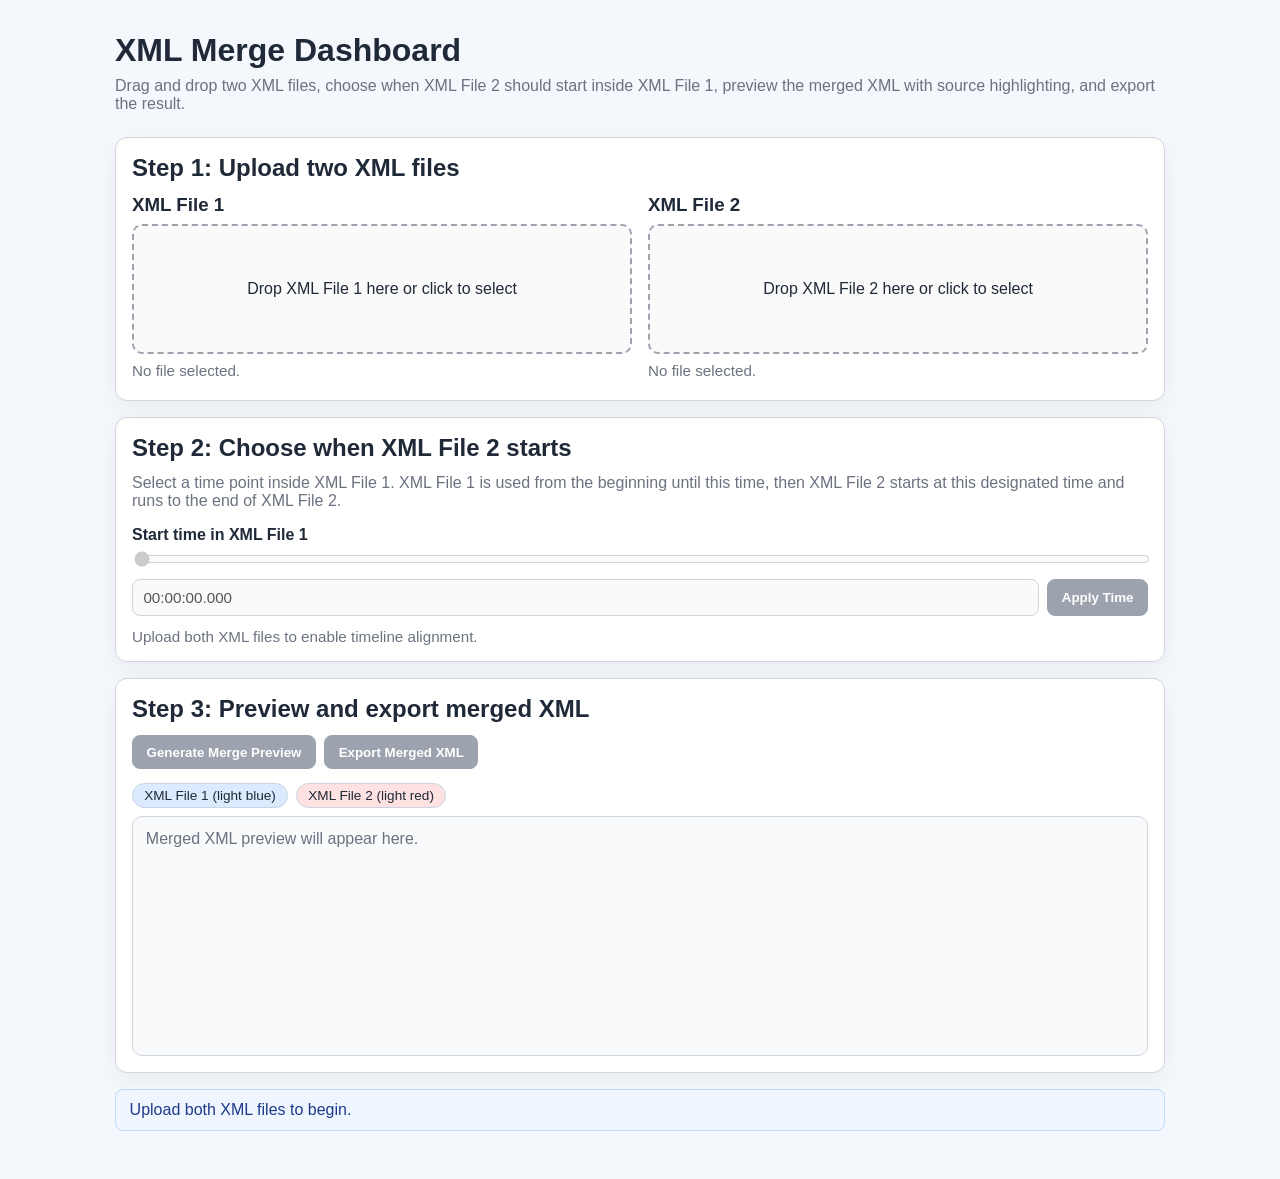
==== index.html @ 850e2e3e "Build 3-step XML merge dashboard with preview/export Co-authored-by: nhambarian <nhambarian@users.no" ====
<!DOCTYPE html>
<html lang="en">
<head>
  <meta charset="UTF-8" />
  <meta name="viewport" content="width=device-width, initial-scale=1.0" />
  <title>XML Merge Dashboard</title>
  <link rel="stylesheet" href="styles.css" />
</head>
<body>
  <main class="container">
    <header class="hero">
      <h1>XML Merge Dashboard</h1>
      <p>
        Drag and drop two XML files, choose when XML File 2 should start inside XML File 1,
        preview the merged XML with source highlighting, and export the result.
      </p>
    </header>

    <section class="step-card" id="step-1">
      <h2>Step 1: Upload two XML files</h2>
      <div class="drop-grid">
        <div class="drop-wrapper">
          <h3>XML File 1</h3>
          <div class="drop-zone" data-target="xml1">
            <p>Drop XML File 1 here or click to select</p>
            <input type="file" id="xml1-input" accept=".xml,text/xml,application/xml" hidden />
          </div>
          <div class="file-meta" id="xml1-meta">No file selected.</div>
        </div>

        <div class="drop-wrapper">
          <h3>XML File 2</h3>
          <div class="drop-zone" data-target="xml2">
            <p>Drop XML File 2 here or click to select</p>
            <input type="file" id="xml2-input" accept=".xml,text/xml,application/xml" hidden />
          </div>
          <div class="file-meta" id="xml2-meta">No file selected.</div>
        </div>
      </div>
    </section>

    <section class="step-card" id="step-2">
      <h2>Step 2: Choose when XML File 2 starts</h2>
      <p class="step-help">
        Select a time point inside XML File 1. XML File 1 is used from the beginning until this
        time, then XML File 2 starts at this designated time and runs to the end of XML File 2.
      </p>

      <div class="time-controls">
        <label for="insertion-slider">Start time in XML File 1</label>
        <input type="range" id="insertion-slider" min="0" max="1" step="0.001" value="0" disabled />
        <div class="time-input-row">
          <input
            type="text"
            id="insertion-time"
            value="00:00:00.000"
            placeholder="HH:MM:SS.mmm or seconds"
            disabled
          />
          <button id="apply-time" type="button" disabled>Apply Time</button>
        </div>
      </div>

      <div class="timeline-summary" id="timeline-summary">
        Upload both XML files to enable timeline alignment.
      </div>
    </section>

    <section class="step-card" id="step-3">
      <h2>Step 3: Preview and export merged XML</h2>
      <div class="action-row">
        <button id="merge-button" type="button" disabled>Generate Merge Preview</button>
        <button id="export-button" type="button" disabled>Export Merged XML</button>
      </div>

      <div class="preview-legend">
        <span class="legend-chip xml1-chip">XML File 1 (light blue)</span>
        <span class="legend-chip xml2-chip">XML File 2 (light red)</span>
      </div>

      <div class="preview-window" id="preview-window">
        <div class="placeholder">Merged XML preview will appear here.</div>
      </div>
    </section>

    <div class="status" id="status"></div>
  </main>

  <script src="app.js"></script>
</body>
</html>
---- styles.css ----
:root {
  --bg: #f4f7fb;
  --card: #ffffff;
  --ink: #1f2937;
  --subtle: #6b7280;
  --line: #d1d5db;
  --brand: #2563eb;
  --brand-strong: #1d4ed8;
  --ok: #166534;
  --xml1: #dbeafe;
  --xml2: #fee2e2;
}

* {
  box-sizing: border-box;
}

body {
  margin: 0;
  font-family: Inter, Arial, sans-serif;
  background: var(--bg);
  color: var(--ink);
}

.container {
  width: min(1050px, calc(100% - 2rem));
  margin: 2rem auto 3rem;
}

.hero {
  margin-bottom: 1.5rem;
}

.hero h1 {
  margin: 0 0 0.5rem;
}

.hero p {
  margin: 0;
  color: var(--subtle);
}

.step-card {
  background: var(--card);
  border: 1px solid var(--line);
  border-radius: 12px;
  padding: 1rem;
  margin-bottom: 1rem;
  box-shadow: 0 8px 24px rgba(15, 23, 42, 0.05);
}

.step-card h2 {
  margin: 0 0 0.75rem;
}

.step-help {
  margin-top: 0;
  color: var(--subtle);
}

.drop-grid {
  display: grid;
  grid-template-columns: repeat(auto-fit, minmax(260px, 1fr));
  gap: 1rem;
}

.drop-wrapper h3 {
  margin: 0 0 0.5rem;
}

.drop-zone {
  border: 2px dashed #9ca3af;
  border-radius: 10px;
  min-height: 130px;
  display: grid;
  place-items: center;
  text-align: center;
  padding: 0.75rem;
  background: #fafafa;
  cursor: pointer;
  transition: border-color 0.15s ease, background 0.15s ease, transform 0.15s ease;
}

.drop-zone:hover,
.drop-zone.dragover {
  border-color: var(--brand);
  background: #eff6ff;
  transform: translateY(-1px);
}

.drop-zone.loaded {
  border-style: solid;
  border-color: #60a5fa;
  background: #eff6ff;
}

.file-meta {
  margin-top: 0.5rem;
  color: var(--subtle);
  font-size: 0.95rem;
  min-height: 1.35rem;
}

.time-controls label {
  display: block;
  margin-bottom: 0.35rem;
  font-weight: 600;
}

.time-controls input[type="range"] {
  width: 100%;
}

.time-input-row {
  display: flex;
  gap: 0.5rem;
  margin-top: 0.5rem;
}

.time-input-row input[type="text"] {
  flex: 1;
}

input[type="text"] {
  border: 1px solid var(--line);
  border-radius: 8px;
  padding: 0.55rem 0.65rem;
  font-size: 0.95rem;
}

button {
  border: 1px solid var(--brand);
  border-radius: 8px;
  background: var(--brand);
  color: #fff;
  padding: 0.55rem 0.85rem;
  font-weight: 600;
  cursor: pointer;
}

button:hover:enabled {
  background: var(--brand-strong);
}

button:disabled {
  cursor: not-allowed;
  background: #9ca3af;
  border-color: #9ca3af;
}

.timeline-summary {
  margin-top: 0.75rem;
  color: var(--subtle);
  font-size: 0.95rem;
}

.action-row {
  display: flex;
  gap: 0.5rem;
  flex-wrap: wrap;
}

.preview-legend {
  margin: 0.85rem 0 0.5rem;
  display: flex;
  gap: 0.5rem;
  flex-wrap: wrap;
}

.legend-chip {
  border-radius: 99px;
  padding: 0.25rem 0.7rem;
  font-size: 0.85rem;
  border: 1px solid #cbd5e1;
}

.xml1-chip {
  background: var(--xml1);
}

.xml2-chip {
  background: var(--xml2);
}

.preview-window {
  border: 1px solid var(--line);
  border-radius: 10px;
  background: #f9fafb;
  min-height: 240px;
  overflow: auto;
}

.preview-window .placeholder {
  color: var(--subtle);
  padding: 0.8rem;
}

pre.preview-code {
  margin: 0;
  padding: 0.8rem;
  line-height: 1.45;
  font-family: ui-monospace, SFMono-Regular, Menlo, Monaco, Consolas, monospace;
  font-size: 0.88rem;
  white-space: pre-wrap;
  word-break: break-word;
}

.line {
  display: block;
  padding: 1px 3px;
  border-radius: 3px;
}

.line.xml1 {
  background: var(--xml1);
}

.line.xml2 {
  background: var(--xml2);
}

.status {
  margin-top: 0.9rem;
  padding: 0.7rem 0.85rem;
  border-radius: 8px;
  border: 1px solid #bfdbfe;
  background: #eff6ff;
  color: #1e3a8a;
  min-height: 2.6rem;
}

.status.error {
  border-color: #fecaca;
  background: #fef2f2;
  color: #991b1b;
}

.status.success {
  border-color: #bbf7d0;
  background: #f0fdf4;
  color: var(--ok);
}
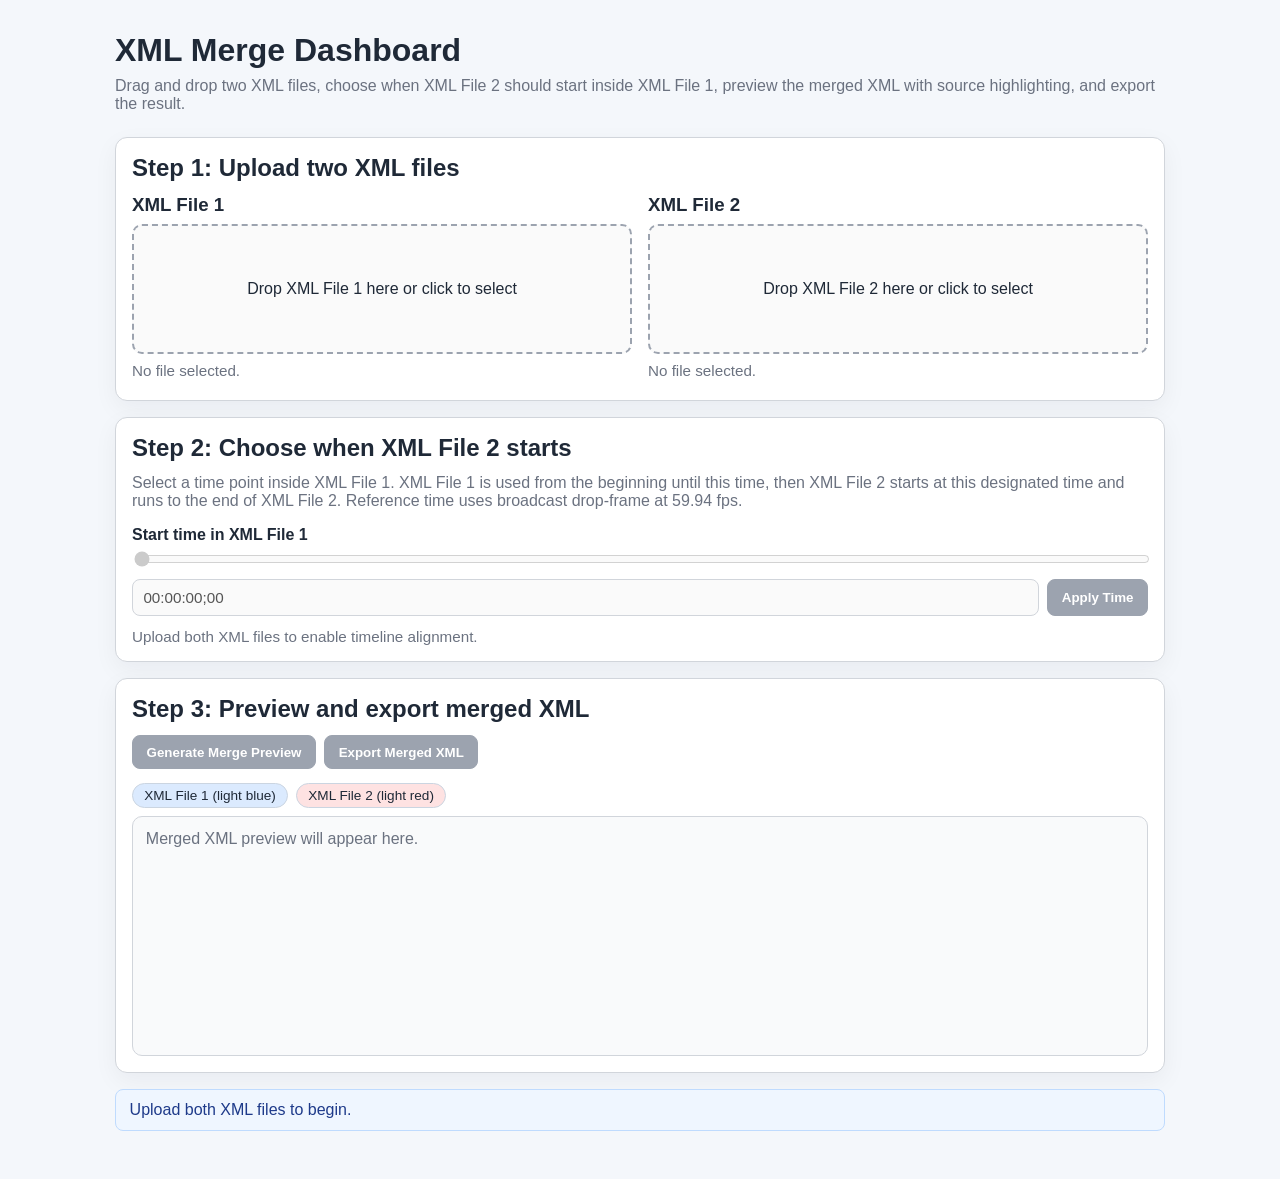
==== commit 8ebf21a5: "Support 59.94 drop-frame broadcast time references Co-authored-by: nhambarian <nhambarian@users.nore" ====
--- a/index.html
+++ b/index.html
@@ -44,6 +44,7 @@
       <p class="step-help">
         Select a time point inside XML File 1. XML File 1 is used from the beginning until this
         time, then XML File 2 starts at this designated time and runs to the end of XML File 2.
+        Reference time uses broadcast drop-frame at 59.94 fps.
       </p>
 
       <div class="time-controls">
@@ -53,8 +54,8 @@
           <input
             type="text"
             id="insertion-time"
-            value="00:00:00.000"
-            placeholder="HH:MM:SS.mmm or seconds"
+            value="00:00:00;00"
+            placeholder="HH:MM:SS;FF (59.94 DF) or seconds"
             disabled
           />
           <button id="apply-time" type="button" disabled>Apply Time</button>
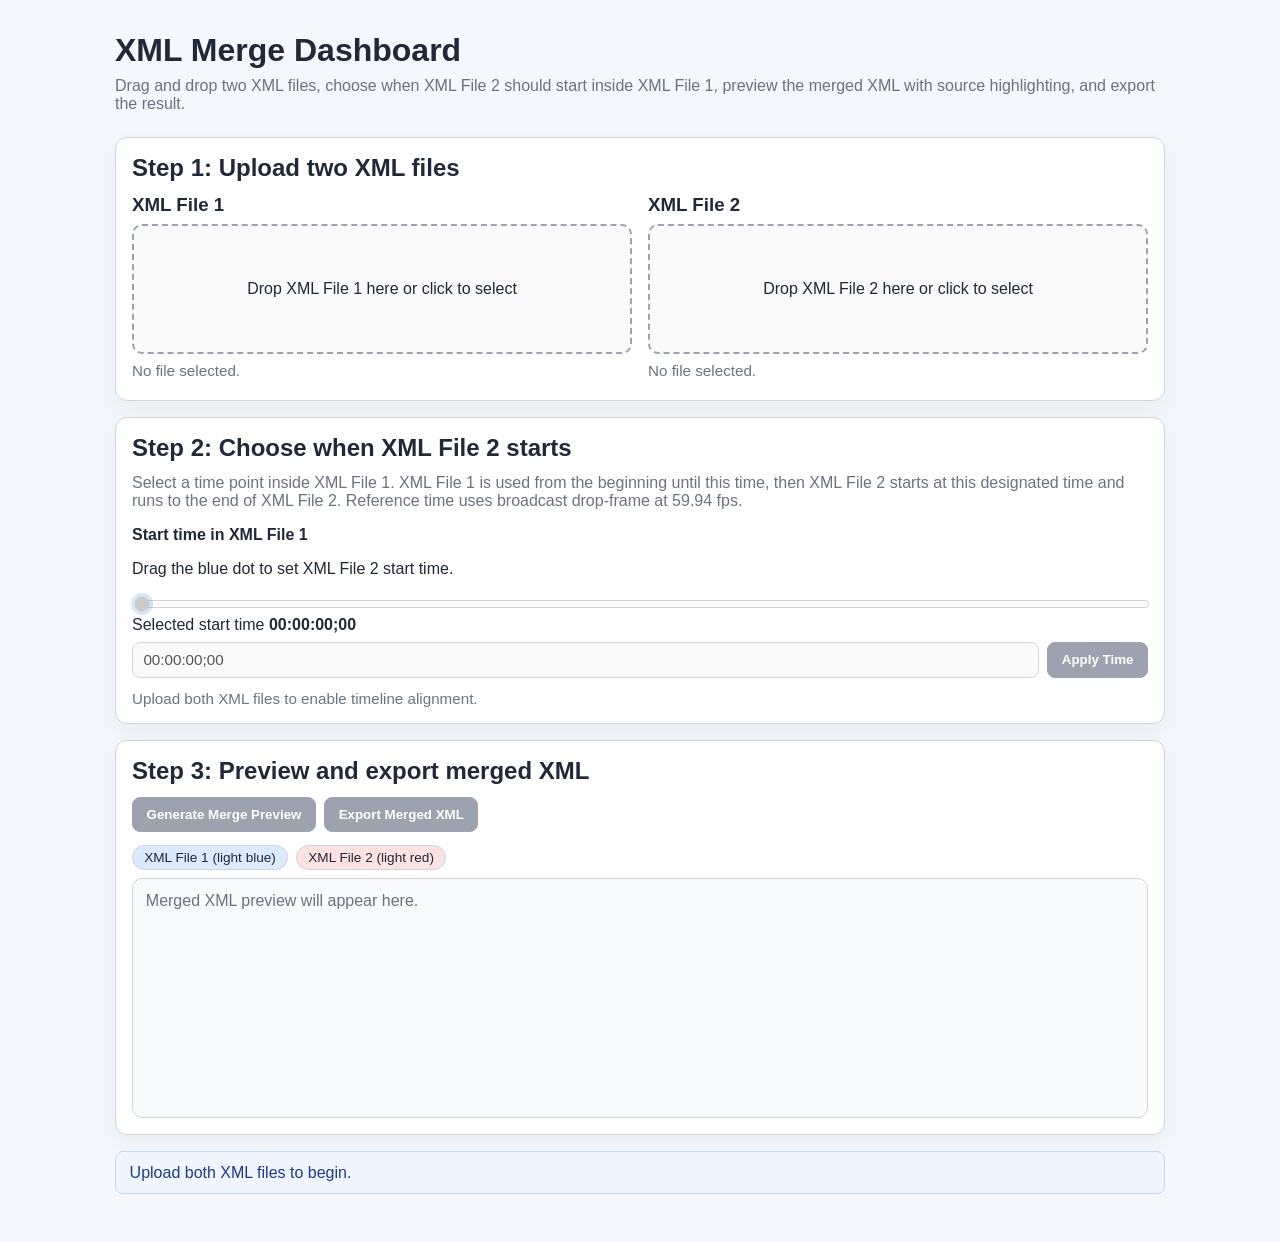
==== commit 008f6643: "Improve step 2 slider UX and persistent selected time Co-authored-by: nhambarian <nhambarian@users.n" ====
--- a/index.html
+++ b/index.html
@@ -49,7 +49,12 @@
 
       <div class="time-controls">
         <label for="insertion-slider">Start time in XML File 1</label>
+        <p class="slider-hint">Drag the blue dot to set XML File 2 start time.</p>
         <input type="range" id="insertion-slider" min="0" max="1" step="0.001" value="0" disabled />
+        <div class="selected-time-window">
+          <span>Selected start time</span>
+          <strong id="selected-time-display">00:00:00;00</strong>
+        </div>
         <div class="time-input-row">
           <input
             type="text"
--- a/styles.css
+++ b/styles.css
@@ -111,6 +111,48 @@
   width: 100%;
 }
 
+.time-controls input[type="range"]::-webkit-slider-thumb {
+  -webkit-appearance: none;
+  appearance: none;
+  width: 18px;
+  height: 18px;
+  border-radius: 50%;
+  background: #3b82f6;
+  border: 2px solid #1d4ed8;
+  cursor: grab;
+  box-shadow: 0 0 0 3px rgba(59, 130, 246, 0.2);
+}
+
+.time-controls input[type="range"]::-moz-range-thumb {
+  width: 18px;
+  height: 18px;
+  border-radius: 50%;
+  background: #3b82f6;
+  border: 2px solid #1d4ed8;
+  cursor: grab;
+  box-shadow: 0 0 0 3px rgba(59, 130, 246, 0.2);
+}
+
+.time-controls input[type="range"]:active::-webkit-slider-thumb {
+  cursor: grabbing;
+}
+
+.time-controls input[type="range"]:active::-moz-range-thumb {
+  cursor: grabbing;
+}
+
+.selected-time-display {
+  margin-top: 0.55rem;
+  display: inline-block;
+  background: #eff6ff;
+  border: 1px solid #bfdbfe;
+  color: #1e3a8a;
+  border-radius: 8px;
+  padding: 0.35rem 0.55rem;
+  font-size: 0.9rem;
+  font-weight: 600;
+}
+
 .time-input-row {
   display: flex;
   gap: 0.5rem;
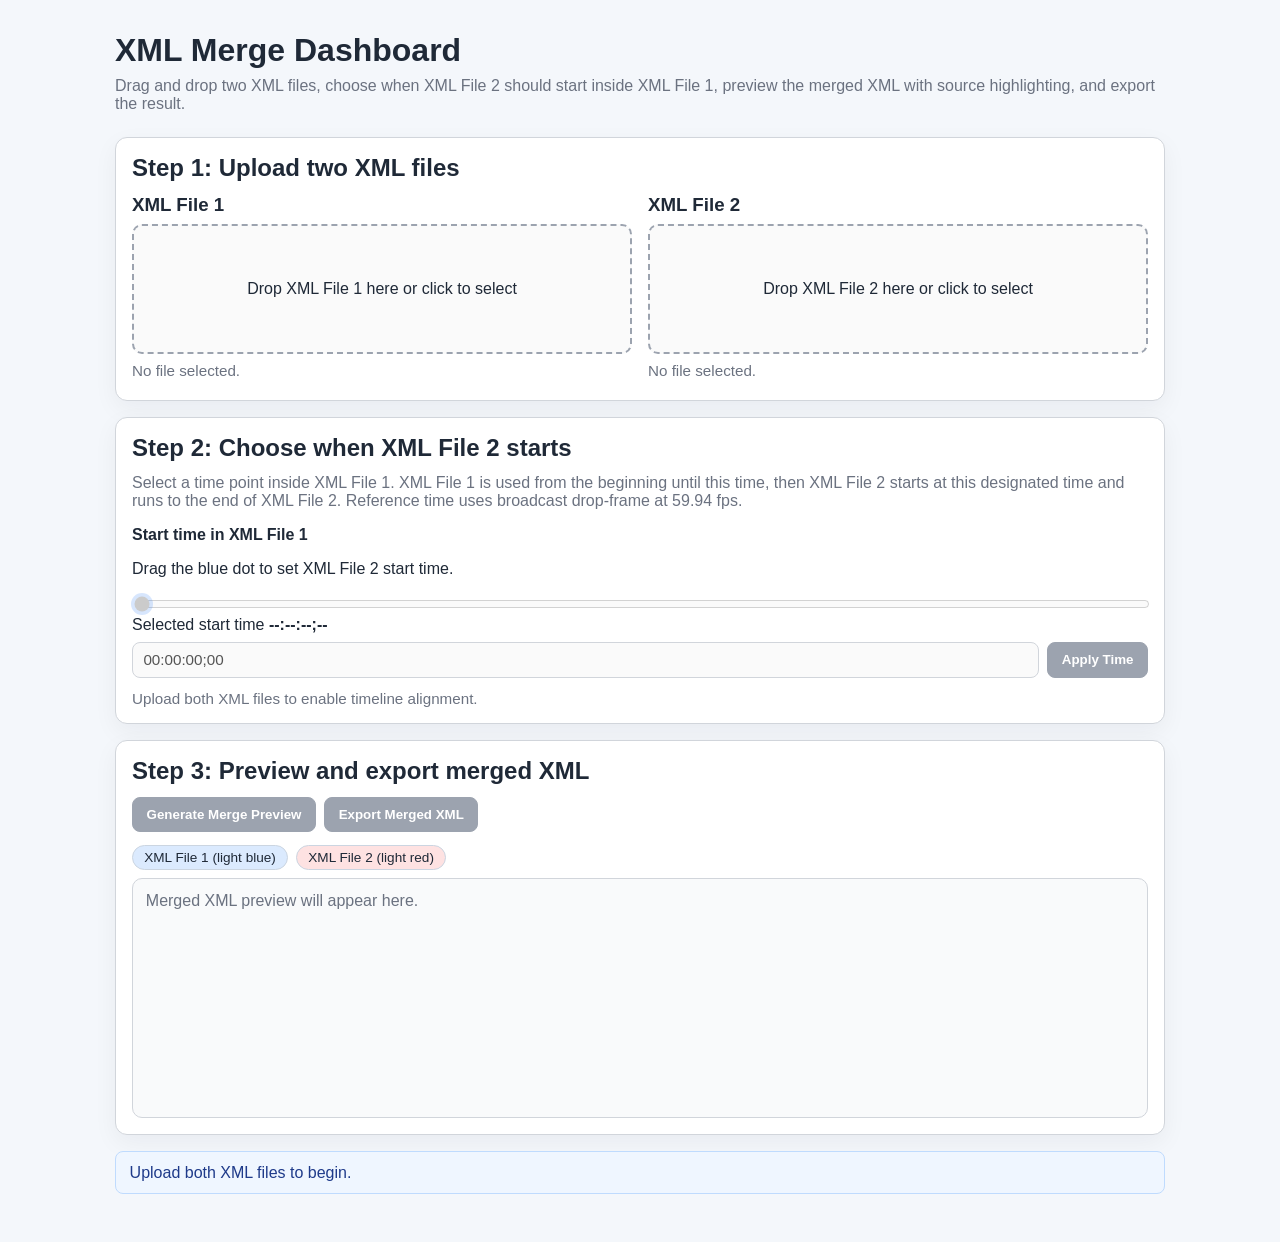
==== commit c4237702: "Add BXF timeline merge mode and colon timecode input Co-authored-by: nhambarian <nhambarian@users.no" ====
--- a/index.html
+++ b/index.html
@@ -60,7 +60,7 @@
             type="text"
             id="insertion-time"
             value="00:00:00;00"
-            placeholder="HH:MM:SS;FF (59.94 DF) or seconds"
+            placeholder="HH:MM:SS;FF or HH:MM:SS:FF (59.94 DF)"
             disabled
           />
           <button id="apply-time" type="button" disabled>Apply Time</button>
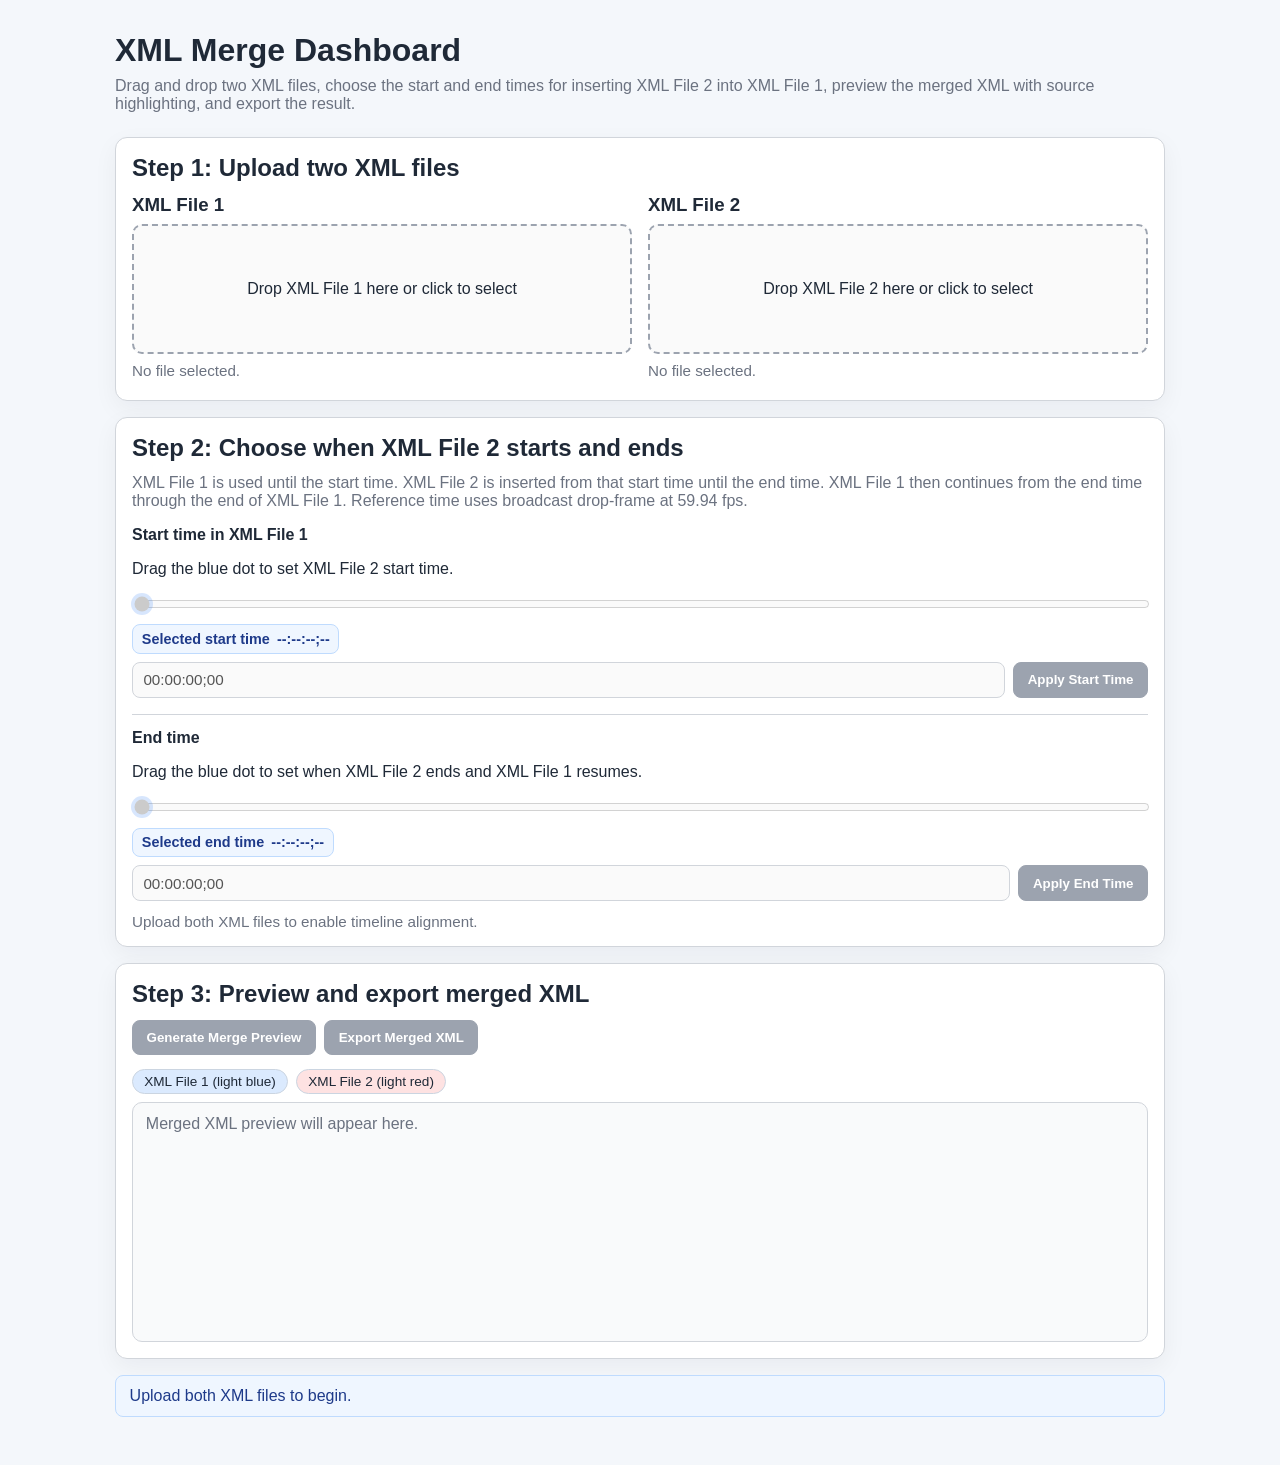
==== commit 6688ff40: "Add Step 2 end time so XML1 resumes after XML2 insert Co-authored-by: nhambarian <nhambarian@users.n" ====
--- a/index.html
+++ b/index.html
@@ -11,8 +11,8 @@
     <header class="hero">
       <h1>XML Merge Dashboard</h1>
       <p>
-        Drag and drop two XML files, choose when XML File 2 should start inside XML File 1,
-        preview the merged XML with source highlighting, and export the result.
+        Drag and drop two XML files, choose the start and end times for inserting XML File 2
+        into XML File 1, preview the merged XML with source highlighting, and export the result.
       </p>
     </header>
 
@@ -40,10 +40,10 @@
     </section>
 
     <section class="step-card" id="step-2">
-      <h2>Step 2: Choose when XML File 2 starts</h2>
+      <h2>Step 2: Choose when XML File 2 starts and ends</h2>
       <p class="step-help">
-        Select a time point inside XML File 1. XML File 1 is used from the beginning until this
-        time, then XML File 2 starts at this designated time and runs to the end of XML File 2.
+        XML File 1 is used until the start time. XML File 2 is inserted from that start time
+        until the end time. XML File 1 then continues from the end time through the end of XML File 1.
         Reference time uses broadcast drop-frame at 59.94 fps.
       </p>
 
@@ -63,7 +63,27 @@
             placeholder="HH:MM:SS;FF or HH:MM:SS:FF (59.94 DF)"
             disabled
           />
-          <button id="apply-time" type="button" disabled>Apply Time</button>
+          <button id="apply-time" type="button" disabled>Apply Start Time</button>
+        </div>
+      </div>
+
+      <div class="time-controls end-time-controls">
+        <label for="end-slider">End time</label>
+        <p class="slider-hint">Drag the blue dot to set when XML File 2 ends and XML File 1 resumes.</p>
+        <input type="range" id="end-slider" min="0" max="1" step="0.001" value="0" disabled />
+        <div class="selected-time-window">
+          <span>Selected end time</span>
+          <strong id="selected-end-display">00:00:00;00</strong>
+        </div>
+        <div class="time-input-row">
+          <input
+            type="text"
+            id="end-time"
+            value="00:00:00;00"
+            placeholder="HH:MM:SS;FF or HH:MM:SS:FF (59.94 DF)"
+            disabled
+          />
+          <button id="apply-end-time" type="button" disabled>Apply End Time</button>
         </div>
       </div>
 
--- a/styles.css
+++ b/styles.css
@@ -141,9 +141,12 @@
   cursor: grabbing;
 }
 
-.selected-time-display {
+.selected-time-display,
+.selected-time-window {
   margin-top: 0.55rem;
-  display: inline-block;
+  display: inline-flex;
+  gap: 0.45rem;
+  align-items: center;
   background: #eff6ff;
   border: 1px solid #bfdbfe;
   color: #1e3a8a;
@@ -151,6 +154,12 @@
   padding: 0.35rem 0.55rem;
   font-size: 0.9rem;
   font-weight: 600;
+}
+
+.end-time-controls {
+  margin-top: 1rem;
+  padding-top: 0.85rem;
+  border-top: 1px solid var(--line);
 }
 
 .time-input-row {
